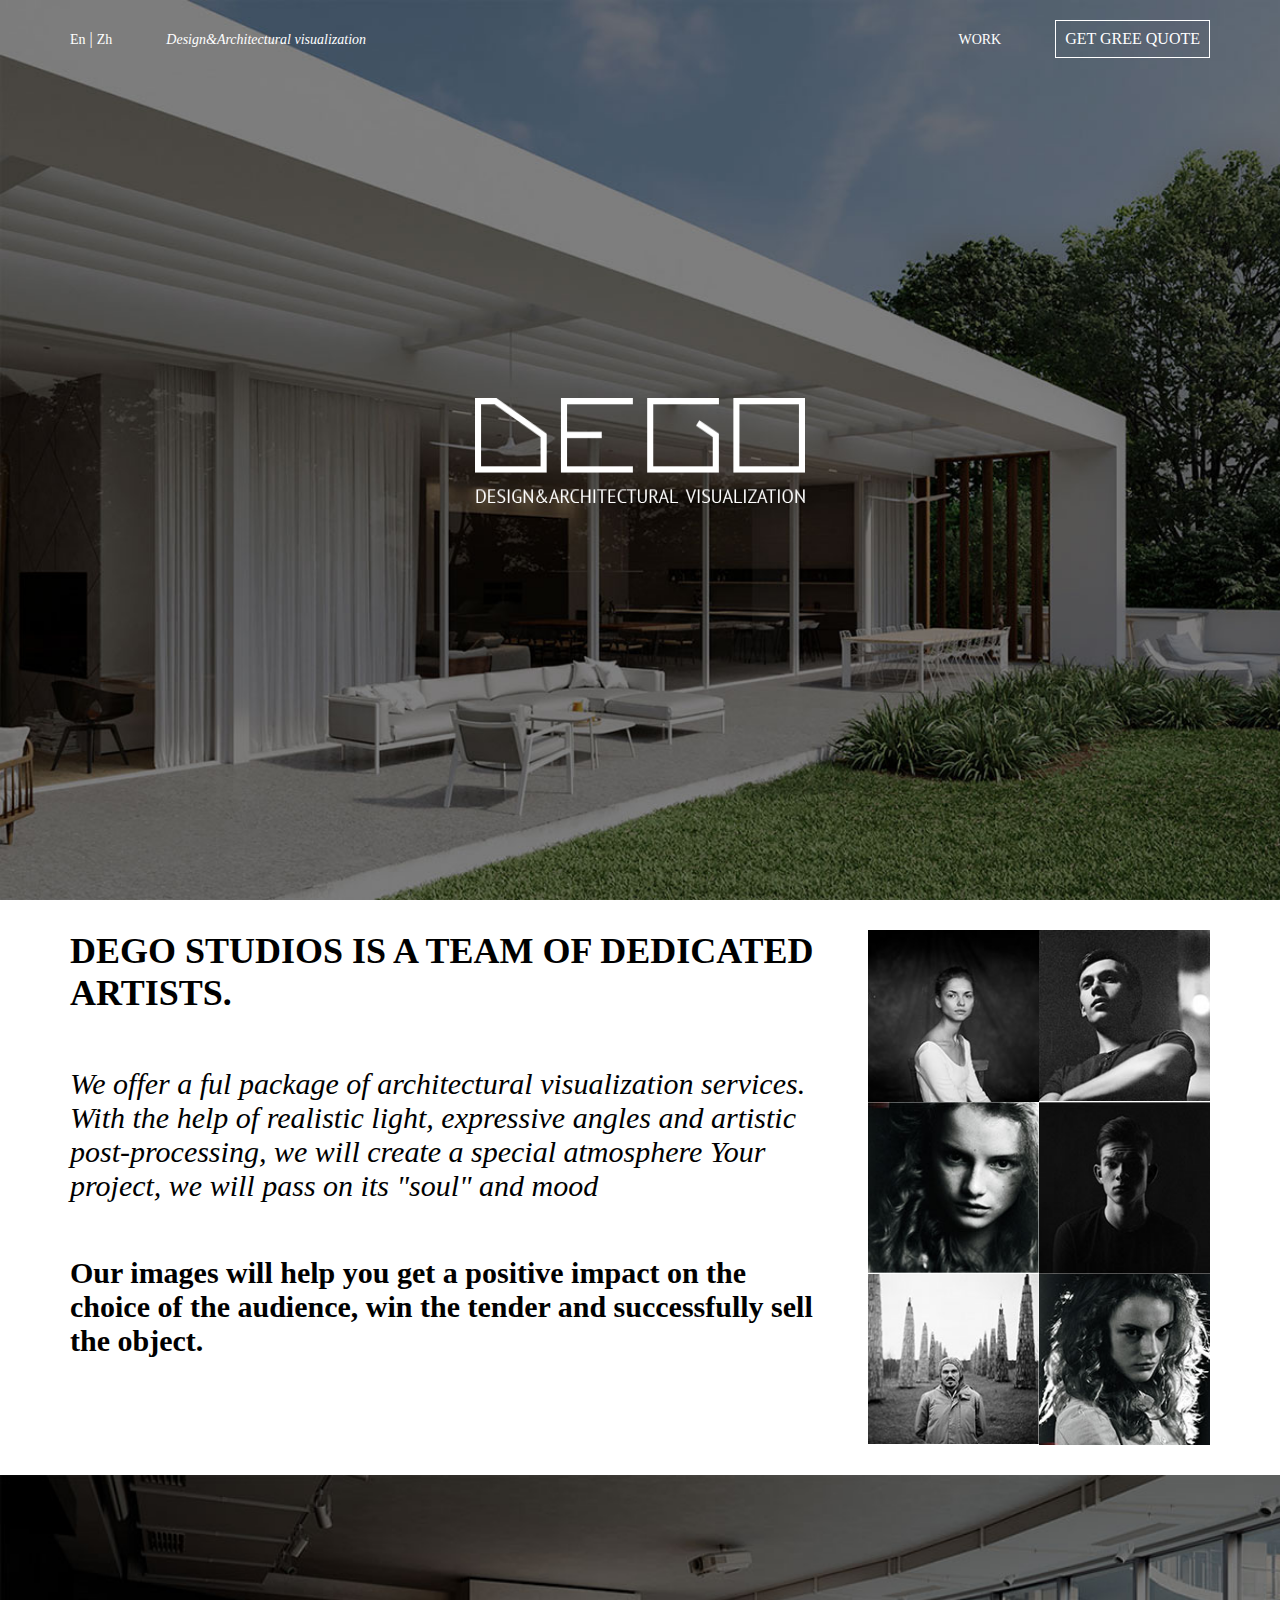
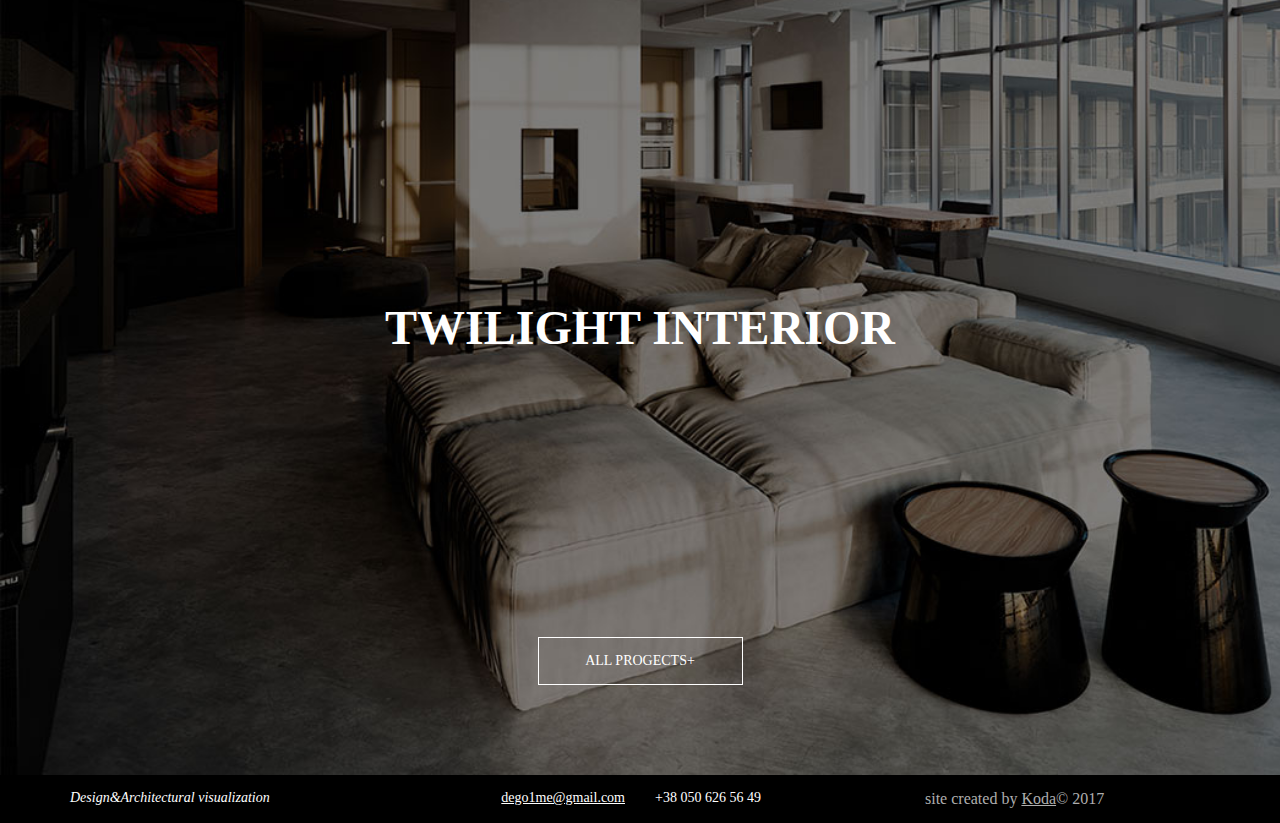
==== degoS/index.html @ f410b7e3 "Degos added" ====
<!DOCTYPE html>
<html lang="en">
<head>
	<meta name="viewport" content="width=device-width, initial-scale=1.0">
	<meta charset="UTF-8">
	<title>lection9</title>
	<link rel="stylesheet" type="text/css" href="css/base.css">
	<link rel="stylesheet" type="text/css" href="css/main.css">
</head>
<body>
	<div class="wrapper">
		<header class="header">
			<div class="container">
				<div class="headerLeft">
					<ul class="lang listReset">
						<li class="lang__item"><a class="lang__item__link" href="">En</a></li>
						<li class="lang__item"><a class="lang__item__link" href="">Zh</a></li>
					</ul>
						<a class="design" href="/">Design&Architectural visualization</a>
				</div>
				<div class="headerRight">
					<a class="works" href="#">work</a>
					<a class="btn" href="#">get gree quote</a>
				</div>
				<div class="dego">
					<img src="images/dego.png">
				</div>
			</div>
		</header>
	</div>
	<!-- блок main-->	
	<div class="main">
		<div class="container">
			<div class="main__left">
				<h1>dego studios is a team of dedicated artists.</h1>
				<p class="text_one">We offer a ful package of architectural visualization services. With the help of realistic light, expressive angles and artistic post-processing, we will create a special atmosphere Your project, we will pass on its "soul" and mood</p>
				<p class="text_two">Our images will help you get a positive impact on the choice of the audience, win the tender and successfully sell the object.
				</p>
			</div>
			<div class="main__right">
				<div class="block__img">
					<img src="images/foto1.jpg">
				</div>
				<div class="block__img">
					<img src="images/foto2.jpg">
				</div>
				<div class="block__img">
					<img src="images/foto3.jpg">
				</div>
				<div class="block__img">
					<img src="images/foto4.jpg">
				</div>
				<div class="block__img">
					<img src="images/foto5.jpg">
				</div>
				<div class="block__img">
					<img src="images/foto6.jpg">
				</div>	
			</div>	
		</div>	
	</div>
<!--блок перед футером-->

	<div class="banner">
		<div class="container">
			<div class="banner__block">
				<h2>Twilight interior</h2>
				<a class="btn btnbig" href="#">all progects+</a>
			</div>
		</div>
	</div>

<!-- блок футер-->
	<footer class="footer">
		<div class="container">
			<div class="footerblock"><a class="design design_color" href="#">Design&Architectural visualization</a></div>
			<div class="footerblock blocktwo"><a class="email" href="mailto:dego1me@gmail.com">dego1me@gmail.com</a></div>
			<div class="footerblock blockthree"><a class="telNumber" href="tel:dego1me@gmail.com">+38 050 626 56 49</a></div>
			<span class="footer__cp">site created by <a href="#">Koda</a>&#169 2017</span>
		</div>
	</footer>
<script src="https://ajax.googleapis.com/ajax/libs/jquery/3.3.1/jquery.min.js"></script>
<script src="js/main.js"></script>
</body>
</html>
---- degoS/css/base.css ----
* {
	box-sizing: border-box;
}

body {
	margin: 0;
}

.container {
	width: 1170px;
	padding-left:15px;
	padding-right:15px;
	margin: 0 auto;
}

.container:after {
	display: table;
	content: " ";
	clear: both;
}

.clearfix:after {
	display: table;
	content: " ";
	clear: both;
}

.listReset {
	margin-top: 0;
	margin-bottom: 0;
	padding-left: 0;
	list-style: none;
}
---- degoS/css/main.css ----
.wrapper {
	background-image: url("../images/wrapper.jpg");
	background-repeat: no-repeat;
	background-size: cover;
	height: 100vh;
	position: relative;
}
/*начало хедера*/
.header {
	padding-top: 20px;
}

.headerLeft {
	float: left;
	padding-top: 10px;
}

.lang {
	display: inline-block;
	margin-right: 50px;

}

.lang__item {
	display: inline-block;
	color: #fff;
}

.lang__item:after {
	margin-left: 4px;
	content: "|";
	color: #fff;
}

.lang__item:last-child:after {
	display: none;
}


.lang__item__link {
	font-size: 14px;
	color: #fff;
	text-decoration: none;
}


.design {
	display: inline-block;
	font-size: 14px;
	color: #fff;
	text-decoration: none;
	font-style: italic;	 
}

.headerRight {
	float:right;
}

.works {
	display: inline-block;
	margin-right: 50px;
	font-size: 14px;
	color: #fff;
	text-decoration: none;
	text-transform: uppercase;
}

.btn {
	display: inline-block;
	padding: 9px;
	border: 1px solid;
	color: #fff;
	text-decoration: none;
	text-transform: uppercase;
}

.dego img {
	position: absolute;
	margin: auto;
	top: 0;
	bottom: 0;
	left: 0;
	right: 0;
	width: 330px;
	height: 105px;
}

/*начало main*/
.main {
	padding: 30px 0;
}

.main__left {
	width: 70%;
	float: left;
	padding-right: 45px;
}

.main__left h1 {
	font-size: 36px;
	text-transform: uppercase;
	margin-top: 0;
	margin-bottom: 53px;
}

.text_one {
	font-size: 30px;
	font-style: italic;
	margin-top: 0;
	margin-bottom: 53px;
}

.text_two {
	font-size: 30px;
	font-weight: bold;
	margin-top: 0;
}

.main__right {
	width: 30%;
	float: right;
	font-size: 0;
}

.block__img {
	display: inline-block;
	width: 50%;	
	vertical-align: middle;
}

.block__img img {
	width: 100%;
	height: auto;
}
/*блок перед футером*/

.banner {
	background-image: url("../images/fon.jpg");
	background-repeat: no-repeat;
	background-size: cover;
	height: 100vh;
	position: relative;
}

.banner__block h2 {
	position: absolute;
	margin: auto;
	top: 0;
	bottom: 0;
	left: 0;
	right: 0;
	width: 100%;
	height: 50px;
	font-size: 48px;
	text-transform: uppercase;
	text-align: center;
	color: #fff;
}

.btnbig {
	position: absolute;
	margin: auto;
	left: 0;
	right: 0;
	bottom: 90px;
	padding: 15px 10px;
	text-align: center;
	width: 205px;
	font-size: 14px;
}

/*начало футера*/
.footer{
	padding: 15px 0;
	background-color: #000;
}

.design_color {
	color: #fafafa; 
}

.footerblock {
	font-size: 14px;
	float: left;
	width: 25%;
}

.blocktwo {
	text-align: right;
	padding-right: 15px;
}

.blockthree {
	text-align: left;
	padding-left: 15px;
}

.telNumber {
	text-decoration: none;
}

.footerblock a {
	color: #fff;
}

.footer__cp {
	color: #aeaeae;
}

.footer__cp a{
	color: #aeaeae;
}
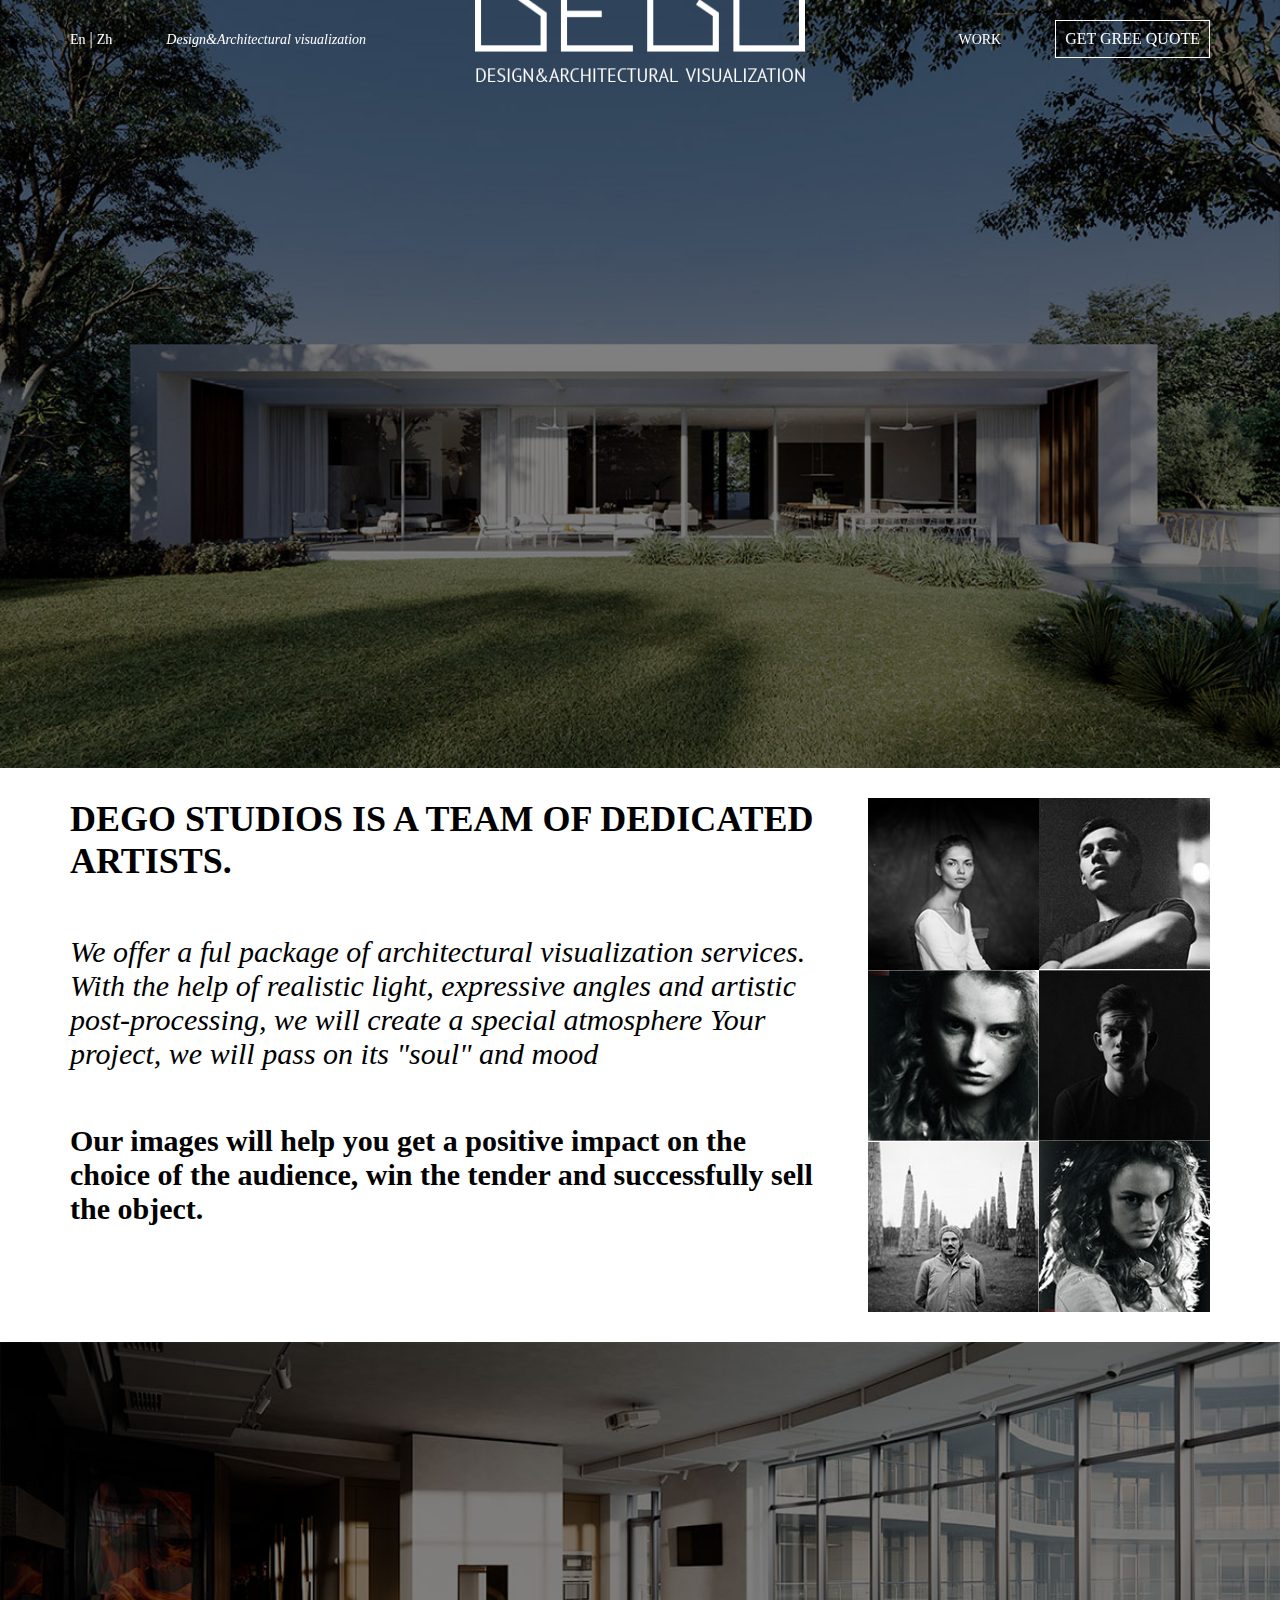
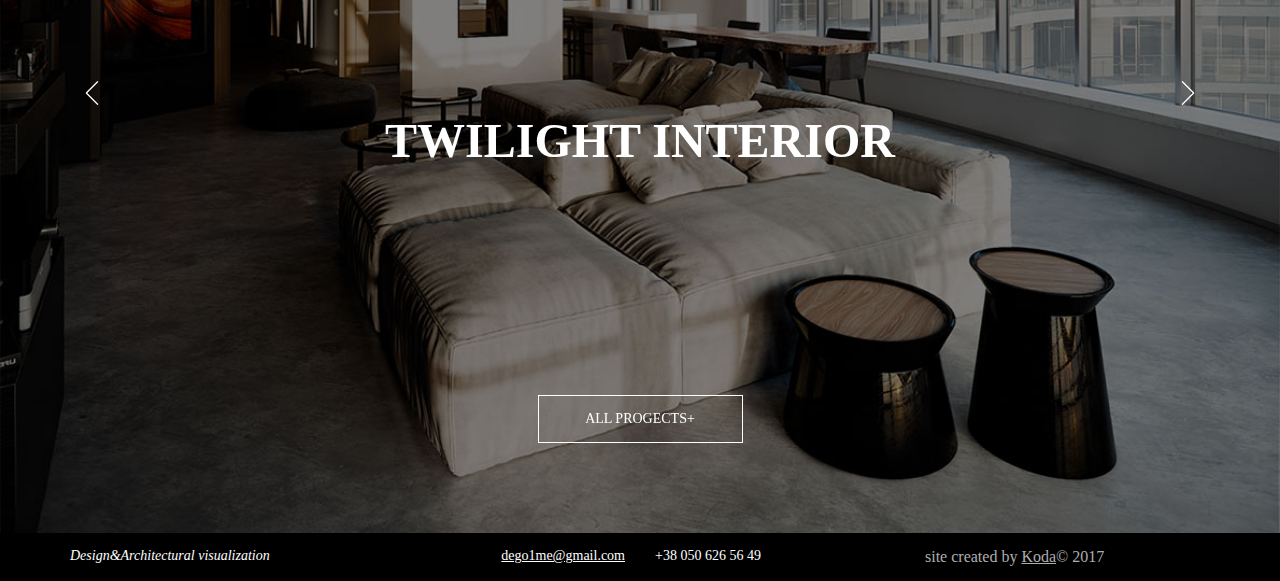
==== commit 40078ee5: "slider" ====
--- a/degoS/index.html
+++ b/degoS/index.html
@@ -4,13 +4,14 @@
 	<meta name="viewport" content="width=device-width, initial-scale=1.0">
 	<meta charset="UTF-8">
 	<title>lection9</title>
+	<link rel="stylesheet" type="text/css" href="css/slick.css">
 	<link rel="stylesheet" type="text/css" href="css/base.css">
 	<link rel="stylesheet" type="text/css" href="css/main.css">
 </head>
 <body>
-	<div class="wrapper">
-		<header class="header">
-			<div class="container">
+<div class="wrapper">
+	<header class="header">
+		<div class="container">
 				<div class="headerLeft">
 					<ul class="lang listReset">
 						<li class="lang__item"><a class="lang__item__link" href="">En</a></li>
@@ -22,64 +23,78 @@
 					<a class="works" href="#">work</a>
 					<a class="btn" href="#">get gree quote</a>
 				</div>
-				<div class="dego">
+				<div class="logo">
 					<img src="images/dego.png">
 				</div>
+		</div>
+	</header>
+	<div class="sliderTop">
+	 	 <div class="sliderTop__item"><img src="images/slider1.jpg"></div>
+	  	<div class="sliderTop__item"><img src="images/slider2.jpg"></div>
+	  	<div class="sliderTop__item"><img src="images/wrapper.jpg"></div>
+	</div>
+</div>
+	<!-- блок main-->	
+<div class="main">
+	<div class="container">
+		<div class="main__left">
+			<h1>dego studios is a team of dedicated artists.</h1>
+			<p class="text_one">We offer a ful package of architectural visualization services. With the help of realistic light, expressive angles and artistic post-processing, we will create a special atmosphere Your project, we will pass on its "soul" and mood</p>
+			<p class="text_two">Our images will help you get a positive impact on the choice of the audience, win the tender and successfully sell the object.
+			</p>
+		</div>
+		<div class="main__right">
+			<div class="block__img">
+				<img src="images/foto1.jpg">
 			</div>
-		</header>
-	</div>
-	<!-- блок main-->	
-	<div class="main">
-		<div class="container">
-			<div class="main__left">
-				<h1>dego studios is a team of dedicated artists.</h1>
-				<p class="text_one">We offer a ful package of architectural visualization services. With the help of realistic light, expressive angles and artistic post-processing, we will create a special atmosphere Your project, we will pass on its "soul" and mood</p>
-				<p class="text_two">Our images will help you get a positive impact on the choice of the audience, win the tender and successfully sell the object.
-				</p>
+			<div class="block__img">
+				<img src="images/foto2.jpg">
 			</div>
-			<div class="main__right">
-				<div class="block__img">
-					<img src="images/foto1.jpg">
-				</div>
-				<div class="block__img">
-					<img src="images/foto2.jpg">
-				</div>
-				<div class="block__img">
-					<img src="images/foto3.jpg">
-				</div>
-				<div class="block__img">
-					<img src="images/foto4.jpg">
-				</div>
-				<div class="block__img">
-					<img src="images/foto5.jpg">
-				</div>
-				<div class="block__img">
-					<img src="images/foto6.jpg">
-				</div>	
+			<div class="block__img">
+				<img src="images/foto3.jpg">
+			</div>
+			<div class="block__img">
+				<img src="images/foto4.jpg">
+			</div>
+			<div class="block__img">
+				<img src="images/foto5.jpg">
+			</div>
+			<div class="block__img">
+				<img src="images/foto6.jpg">
 			</div>	
 		</div>	
-	</div>
+	</div>	
+</div>
 <!--блок перед футером-->
-
-	<div class="banner">
-		<div class="container">
-			<div class="banner__block">
-				<h2>Twilight interior</h2>
-				<a class="btn btnbig" href="#">all progects+</a>
-			</div>
+<div class="banner">
+	<div class="container">
+		<div class="banner__block">
+			<h2>Twilight interior</h2>
+			<a class="btn btnbig" href="#">all progects+</a>
 		</div>
 	</div>
+	<div class="sliderTop">
+  		<div class="sliderTop__item"><img src="images/fon.jpg"></div>
+ 		 <div class="sliderTop__item"><img src="images/sl.jpg"></div>
+	</div>
+	<div class="arrow">
+  		<div class="arrow__itemone"><img src="images/back.png"></div>
+ 		<div class="arrow__itemtwo"><img src="images/next.png"></div>
+	</div>
+</div>
+<!-- блок футер-->
+<footer class="footer">
+	<div class="container">
+		<div class="footerblock"><a class="design design_color" href="#">Design&Architectural visualization</a></div>
+		<div class="footerblock blocktwo"><a class="email" href="mailto:dego1me@gmail.com">dego1me@gmail.com</a></div>
+		<div class="footerblock blockthree"><a class="telNumber" href="tel:dego1me@gmail.com">+38 050 626 56 49</a></div>
+		<span class="footer__cp">site created by <a href="#">Koda</a>&#169 2017</span>
+	</div>
+</footer>
+<script src="js/jquery-3.3.1.min.js"></script>
 
-<!-- блок футер-->
-	<footer class="footer">
-		<div class="container">
-			<div class="footerblock"><a class="design design_color" href="#">Design&Architectural visualization</a></div>
-			<div class="footerblock blocktwo"><a class="email" href="mailto:dego1me@gmail.com">dego1me@gmail.com</a></div>
-			<div class="footerblock blockthree"><a class="telNumber" href="tel:dego1me@gmail.com">+38 050 626 56 49</a></div>
-			<span class="footer__cp">site created by <a href="#">Koda</a>&#169 2017</span>
-		</div>
-	</footer>
-<script src="https://ajax.googleapis.com/ajax/libs/jquery/3.3.1/jquery.min.js"></script>
+<script src="js/slick.min.js"></script>
+
 <script src="js/main.js"></script>
 </body>
 </html>--- a/degoS/css/base.css
+++ b/degoS/css/base.css
@@ -4,6 +4,7 @@
 
 body {
 	margin: 0;
+	font-size: ;
 }
 
 .container {
--- a/degoS/css/main.css
+++ b/degoS/css/main.css
@@ -1,12 +1,13 @@
 .wrapper {
-	background-image: url("../images/wrapper.jpg");
-	background-repeat: no-repeat;
+	position: relative;
 	background-size: cover;
-	height: 100vh;
-	position: relative;
 }
 /*начало хедера*/
 .header {
+	position: absolute;
+	z-index: 1;
+	width: 100%;
+	top: 0;
 	padding-top: 20px;
 }
 
@@ -74,7 +75,7 @@
 	text-transform: uppercase;
 }
 
-.dego img {
+.logo img {
 	position: absolute;
 	margin: auto;
 	top: 0;
@@ -82,7 +83,12 @@
 	left: 0;
 	right: 0;
 	width: 330px;
-	height: 105px;
+	height: 105px;	
+}
+
+.sliderTop img {
+	width: 100%;
+	height: auto;
 }
 
 /*начало main*/
@@ -135,10 +141,7 @@
 /*блок перед футером*/
 
 .banner {
-	background-image: url("../images/fon.jpg");
-	background-repeat: no-repeat;
 	background-size: cover;
-	height: 100vh;
 	position: relative;
 }
 
@@ -149,12 +152,31 @@
 	bottom: 0;
 	left: 0;
 	right: 0;
+	z-index: 1;
 	width: 100%;
 	height: 50px;
 	font-size: 48px;
 	text-transform: uppercase;
 	text-align: center;
 	color: #fff;
+}
+
+.arrow__itemone img  {
+	position: absolute;
+	margin: auto;
+	left: 80px;
+	top: 0;
+	bottom: 90px;
+	z-index: 1;
+}
+
+.arrow__itemtwo img  {
+	position: absolute;
+	margin: auto;
+	right: 80px;
+	top: 0;
+	bottom: 90px;
+	z-index: 1;
 }
 
 .btnbig {
@@ -163,6 +185,7 @@
 	left: 0;
 	right: 0;
 	bottom: 90px;
+	z-index: 1;
 	padding: 15px 10px;
 	text-align: center;
 	width: 205px;
@@ -209,4 +232,6 @@
 
 .footer__cp a{
 	color: #aeaeae;
-}+}
+
+
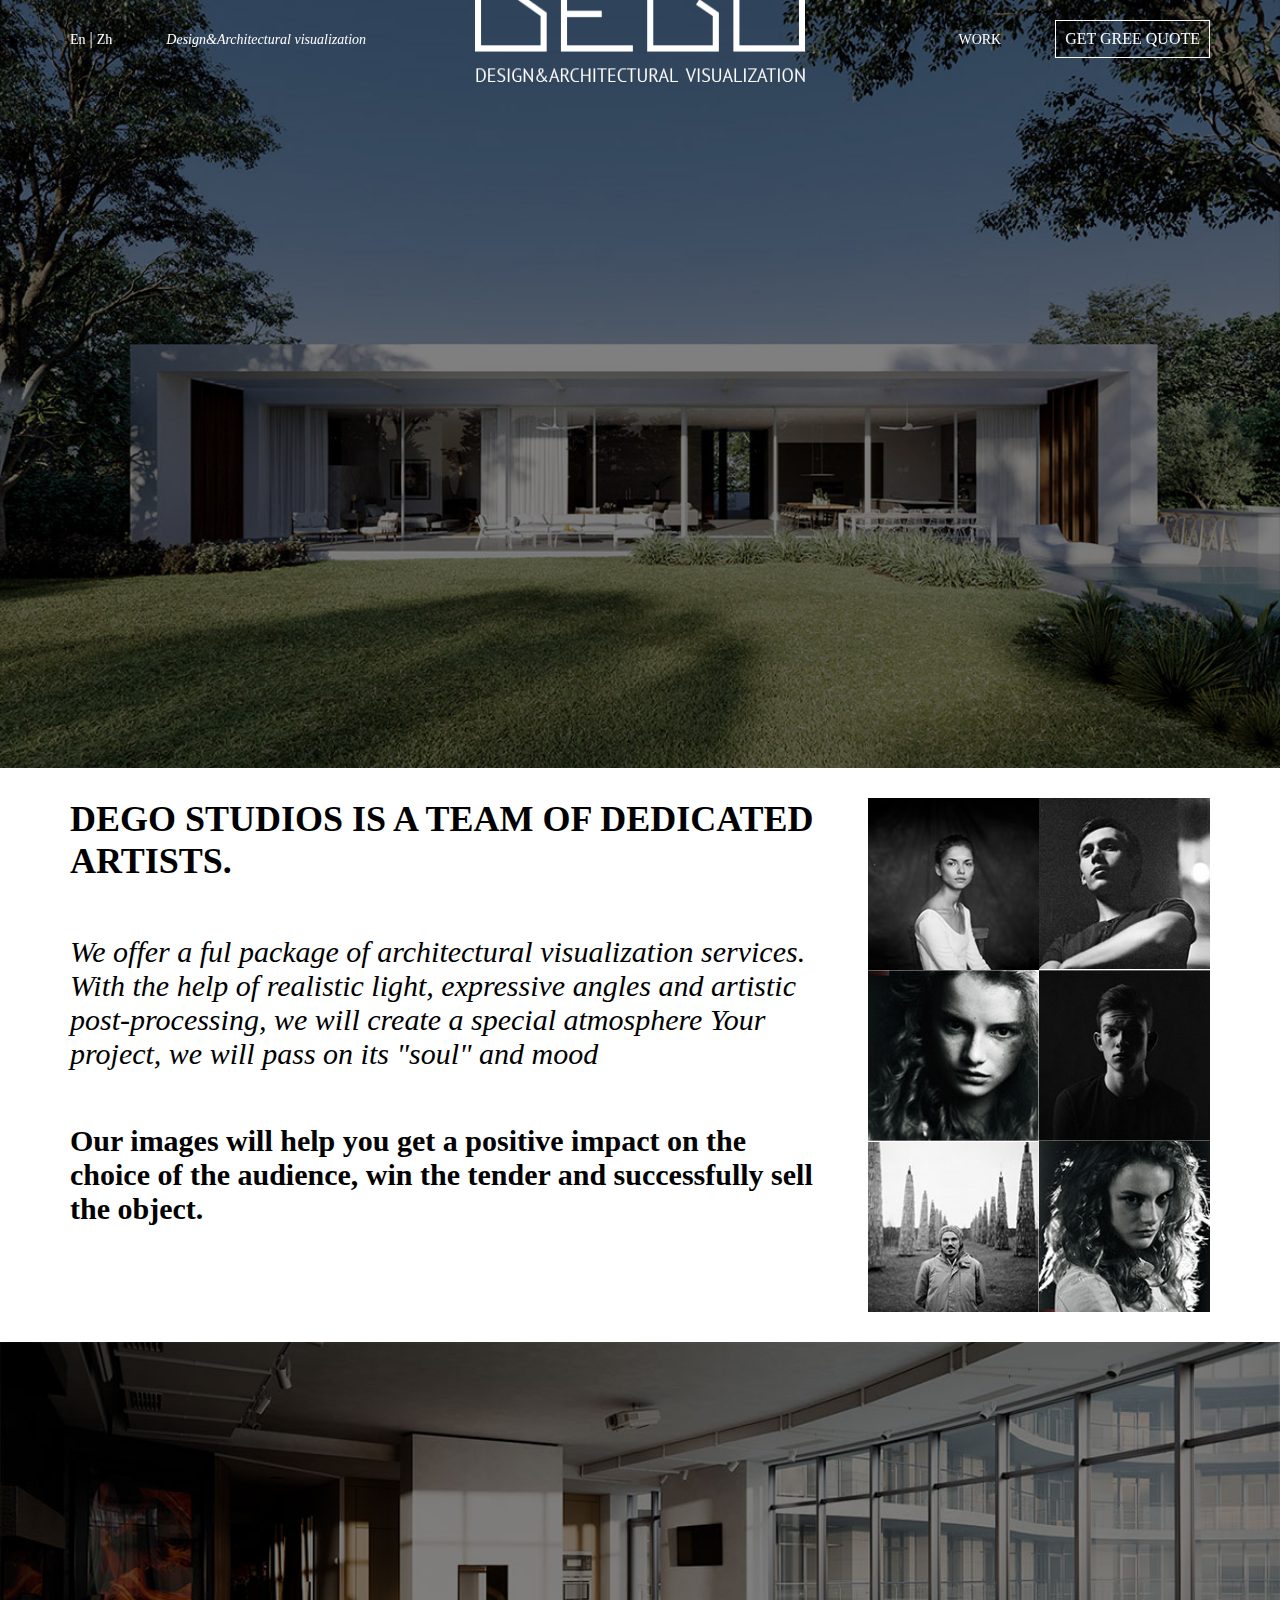
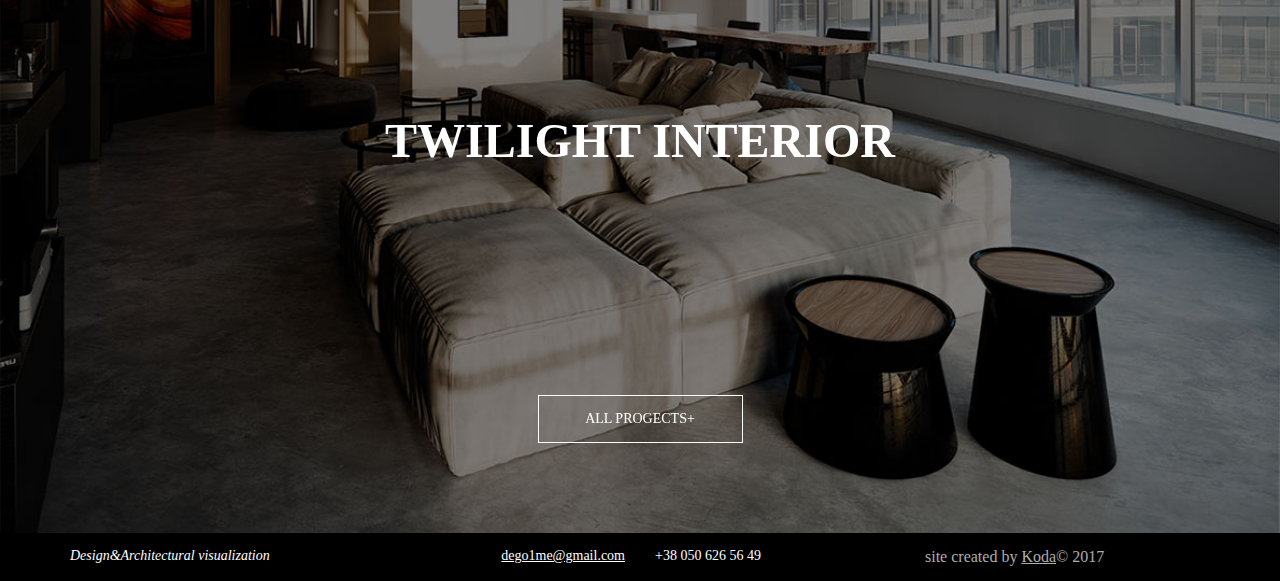
==== commit 98ba3f6b: "removed arrows" ====
--- a/degoS/index.html
+++ b/degoS/index.html
@@ -77,10 +77,6 @@
   		<div class="sliderTop__item"><img src="images/fon.jpg"></div>
  		 <div class="sliderTop__item"><img src="images/sl.jpg"></div>
 	</div>
-	<div class="arrow">
-  		<div class="arrow__itemone"><img src="images/back.png"></div>
- 		<div class="arrow__itemtwo"><img src="images/next.png"></div>
-	</div>
 </div>
 <!-- блок футер-->
 <footer class="footer">
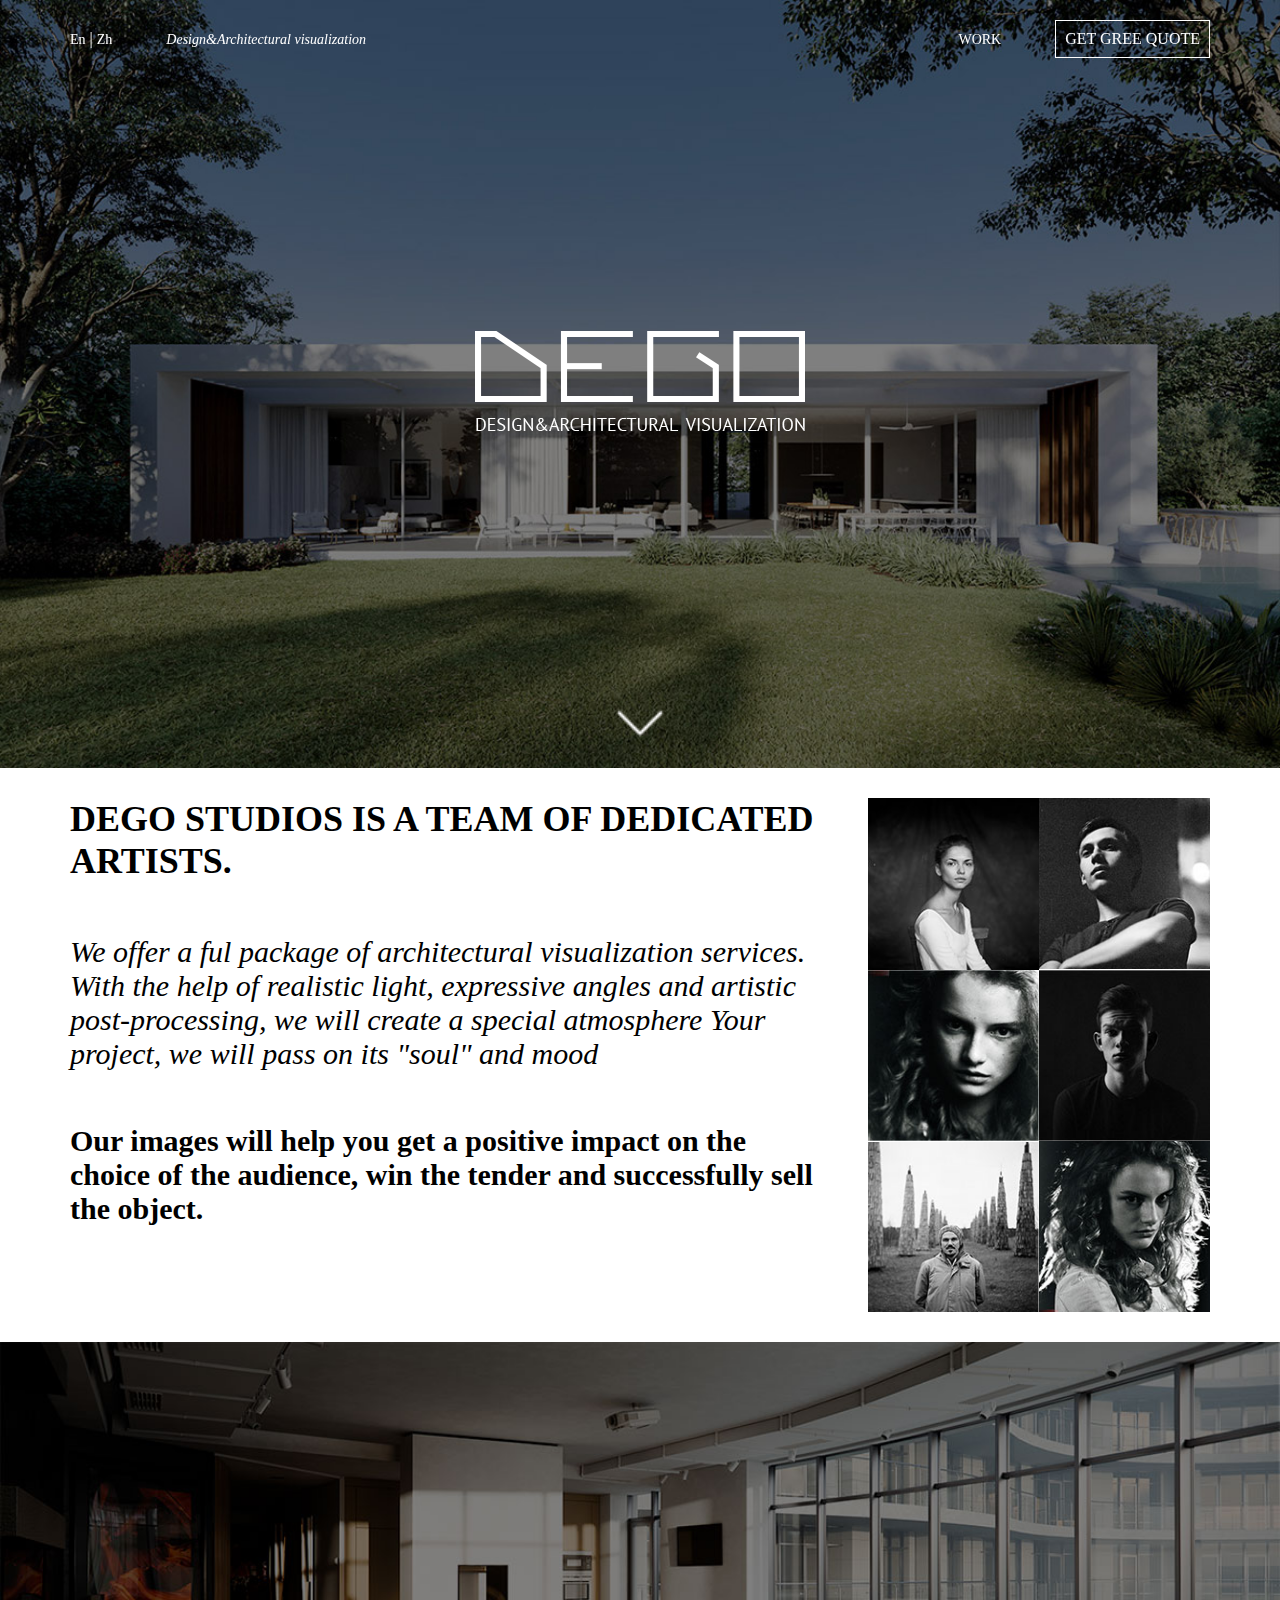
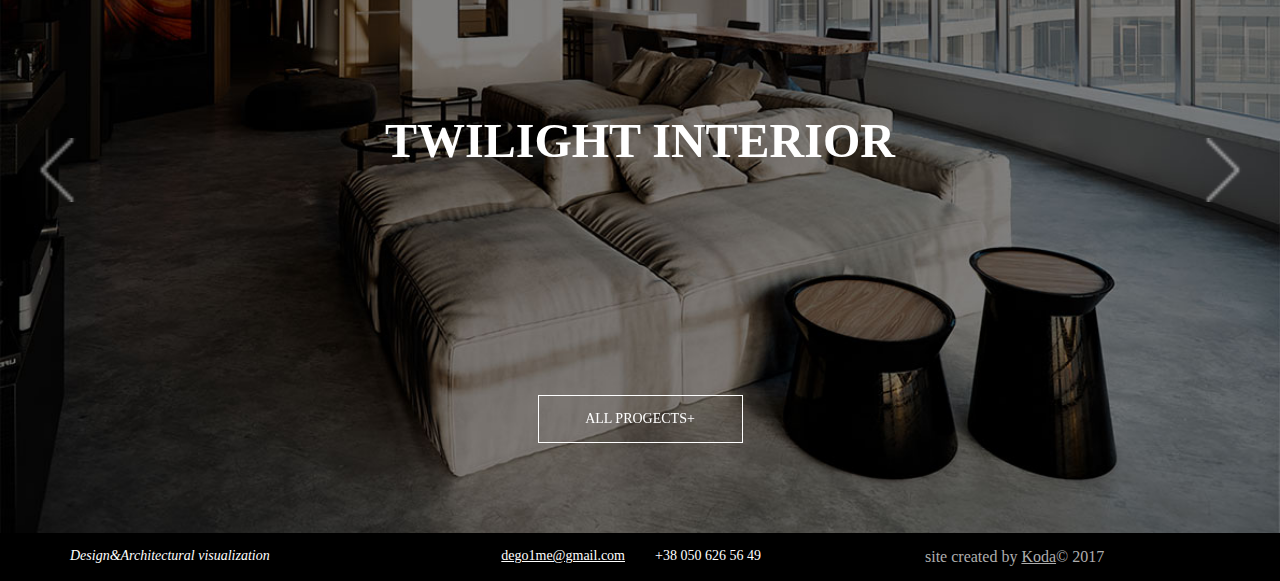
==== commit adfb7f01: "added slider all" ====
--- a/degoS/index.html
+++ b/degoS/index.html
@@ -12,27 +12,30 @@
 <div class="wrapper">
 	<header class="header">
 		<div class="container">
-				<div class="headerLeft">
-					<ul class="lang listReset">
-						<li class="lang__item"><a class="lang__item__link" href="">En</a></li>
-						<li class="lang__item"><a class="lang__item__link" href="">Zh</a></li>
-					</ul>
-						<a class="design" href="/">Design&Architectural visualization</a>
-				</div>
-				<div class="headerRight">
-					<a class="works" href="#">work</a>
-					<a class="btn" href="#">get gree quote</a>
-				</div>
-				<div class="logo">
-					<img src="images/dego.png">
-				</div>
+			<div class="headerLeft">
+				<ul class="lang listReset">
+					<li class="lang__item"><a class="lang__item__link" href="">En</a></li>
+					<li class="lang__item"><a class="lang__item__link" href="">Zh</a></li>
+				</ul>
+					<a class="design" href="/">Design&Architectural visualization</a>
+			</div>
+			<div class="headerRight">
+				<a class="works" href="#">work</a>
+				<a class="btn" href="#">get gree quote</a>
+			</div>
+	</header>
+			<div class="sliderTop">
+ 	 			<div class="sliderTop__item"><img src="images/slider1.jpg"><div class="logo">
+				<img src="images/dego.png"></div></div>
+  				<div class="sliderTop__item"><img src="images/slider2.jpg"><div class="logo">
+				<img src="images/dego.png"></div></div>
+  				<div class="sliderTop__item"><img src="images/wrapper.jpg"><div class="logo">
+				<img src="images/dego.png"></div></div>
+			</div>
+			<div class="arrow__bottom">
+				<img src="images/down-arrow.png">
+			</div>
 		</div>
-	</header>
-	<div class="sliderTop">
-	 	 <div class="sliderTop__item"><img src="images/slider1.jpg"></div>
-	  	<div class="sliderTop__item"><img src="images/slider2.jpg"></div>
-	  	<div class="sliderTop__item"><img src="images/wrapper.jpg"></div>
-	</div>
 </div>
 	<!-- блок main-->	
 <div class="main">
@@ -73,9 +76,9 @@
 			<a class="btn btnbig" href="#">all progects+</a>
 		</div>
 	</div>
-	<div class="sliderTop">
-  		<div class="sliderTop__item"><img src="images/fon.jpg"></div>
- 		 <div class="sliderTop__item"><img src="images/sl.jpg"></div>
+	<div class="sliderBottom">
+  		<div class="sliderBottom__item"><img src="images/fon.jpg"></div>
+ 		 <div class="sliderBottom__item"><img src="images/sl.jpg"></div>
 	</div>
 </div>
 <!-- блок футер-->
--- a/degoS/css/main.css
+++ b/degoS/css/main.css
@@ -75,13 +75,17 @@
 	text-transform: uppercase;
 }
 
-.logo img {
-	position: absolute;
-	margin: auto;
+.sliderTop__item {
+	position: relative;
+}
+
+.logo {
+	position: absolute;
 	top: 0;
 	bottom: 0;
 	left: 0;
 	right: 0;
+	margin: auto;
 	width: 330px;
 	height: 105px;	
 }
@@ -89,6 +93,28 @@
 .sliderTop img {
 	width: 100%;
 	height: auto;
+}
+
+.lang__item__link:hover,
+.works:hover,
+.design:hover {
+	color: #0000CD;
+}
+
+.btn:hover {
+	background-color: #0000CD;
+	border: 1px solid #0000CD;
+}
+
+.arrow__bottom img {
+	position: absolute;
+	bottom: 20px;
+	left: 0;
+	right: 0;
+	margin: auto;
+	width: 50px;
+	height: 50px
+
 }
 
 /*начало main*/
@@ -161,22 +187,39 @@
 	color: #fff;
 }
 
-.arrow__itemone img  {
-	position: absolute;
-	margin: auto;
-	left: 80px;
-	top: 0;
-	bottom: 90px;
-	z-index: 1;
-}
-
-.arrow__itemtwo img  {
-	position: absolute;
-	margin: auto;
-	right: 80px;
-	top: 0;
-	bottom: 90px;
-	z-index: 1;
+.slick-next,
+.slick-prev {
+    position: absolute;
+    top: 50%;
+    display: block;
+    cursor: pointer;
+    color: transparent;
+    border: none;
+    outline: none;
+    width: 64px;
+    height: 64px;
+    opacity: 0.5;
+    background: transparent;
+    z-index: 5;
+}
+
+.slick-next.slick-arrow {
+    background-image: url("../images/next.png");
+    right: 25px;
+    background-repeat: no-repeat;
+    background-size: cover;
+}
+
+.slick-prev.slick-arrow {
+    background-image: url("../images/back.png");
+    left: 25px;
+    background-repeat: no-repeat;
+    background-size: cover;
+}
+
+.slick-prev:hover,
+.slick-next:hover {
+    opacity: 1;
 }
 
 .btnbig {
@@ -192,6 +235,11 @@
 	font-size: 14px;
 }
 
+.sliderBottom img {
+	width: 100%;
+	height: auto;
+}
+
 /*начало футера*/
 .footer{
 	padding: 15px 0;
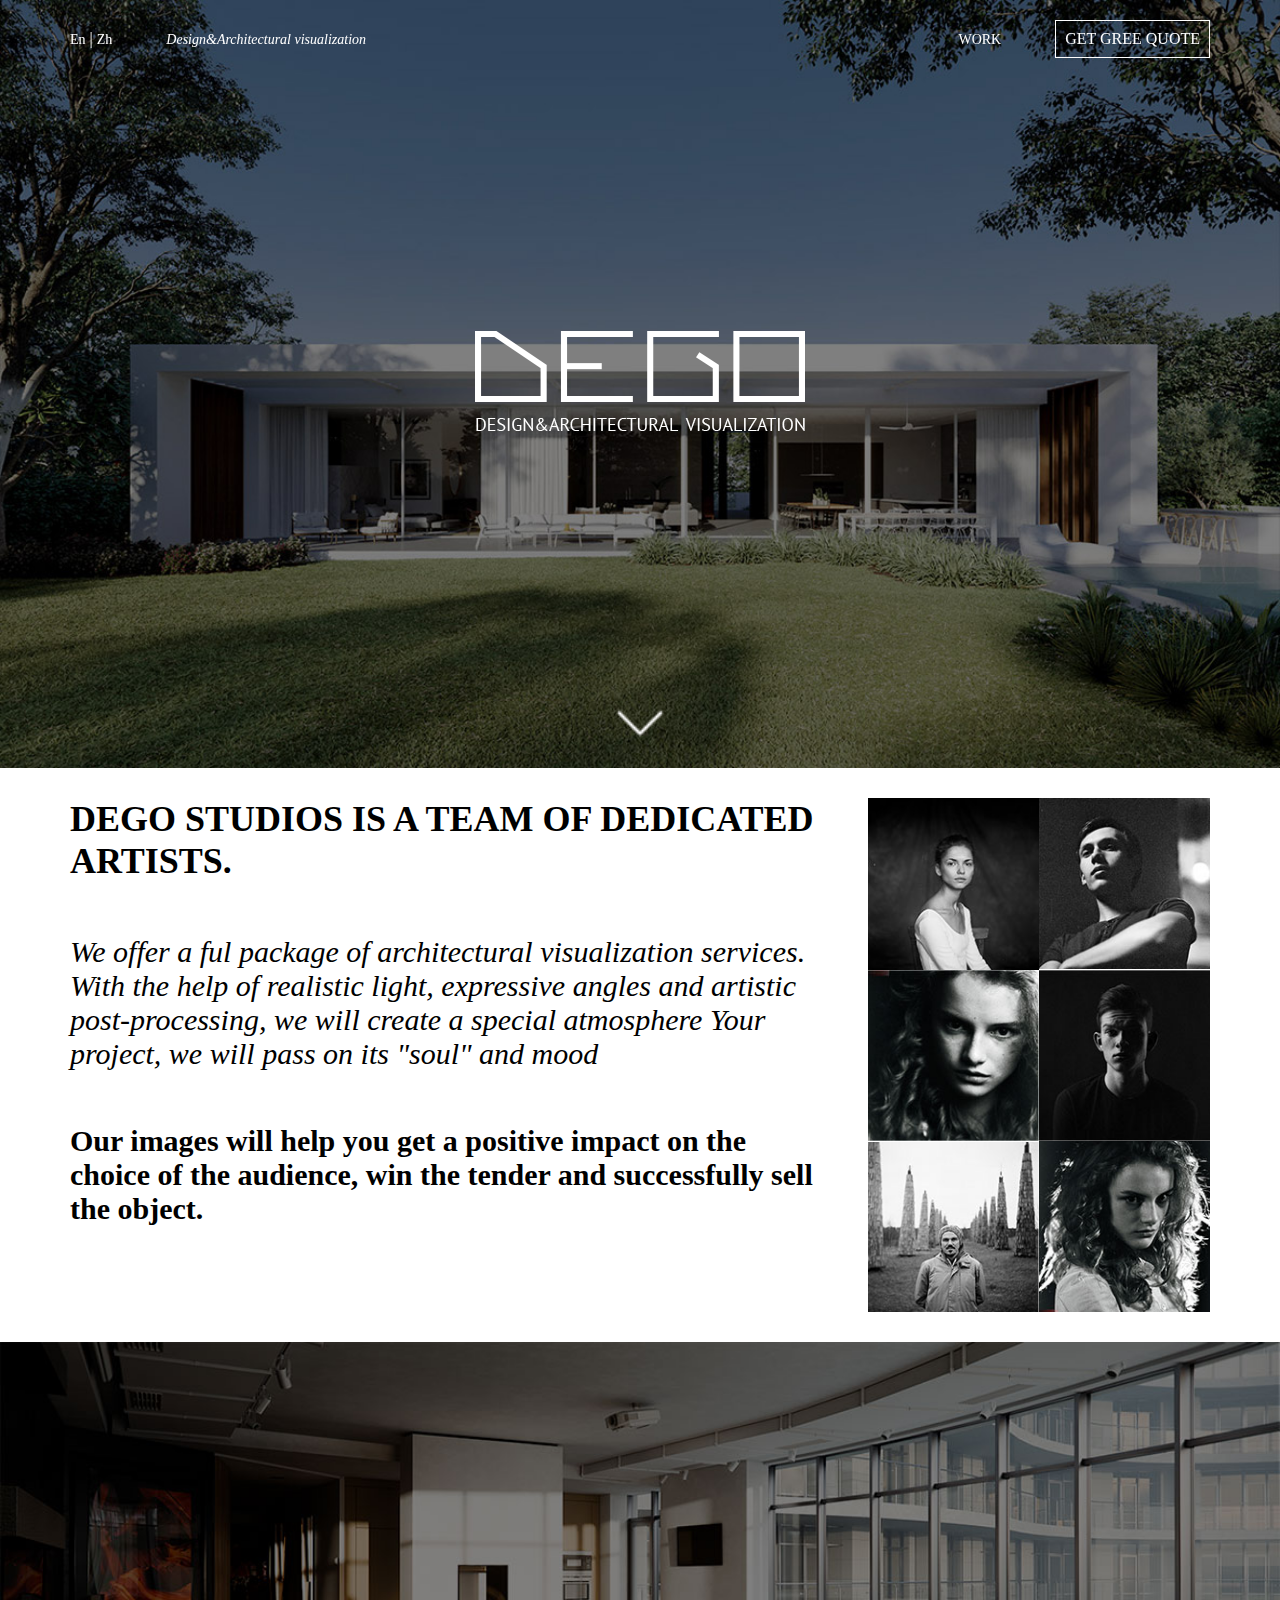
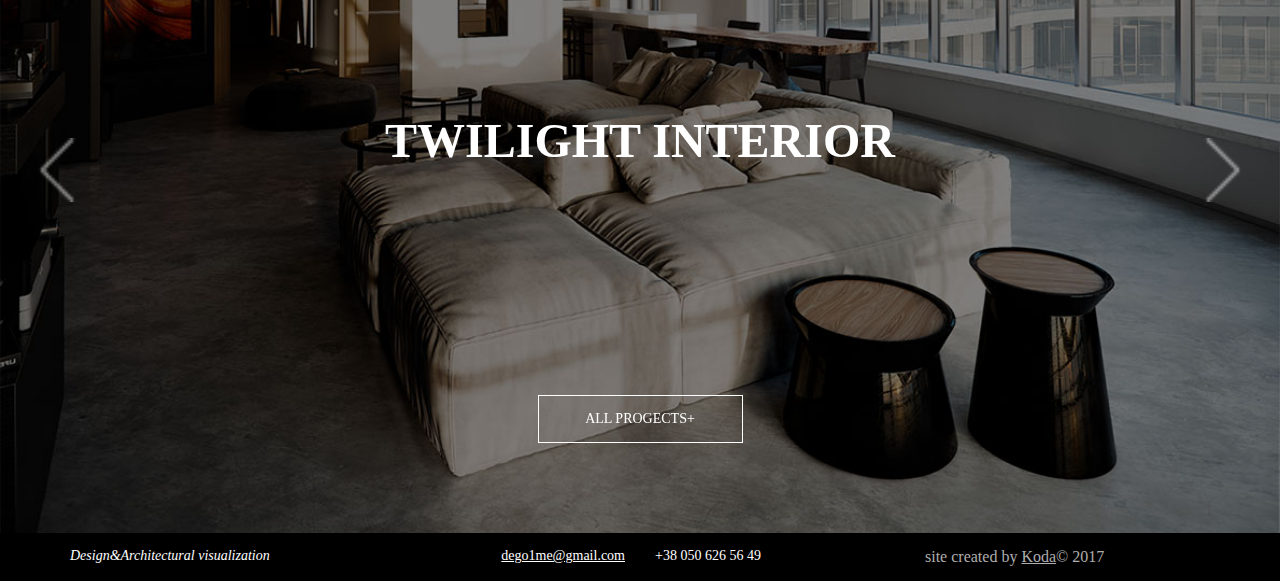
==== commit 1a0ed244: "added text and a button to each slide" ====
--- a/degoS/index.html
+++ b/degoS/index.html
@@ -70,16 +70,16 @@
 </div>
 <!--блок перед футером-->
 <div class="banner">
-	<div class="container">
-		<div class="banner__block">
-			<h2>Twilight interior</h2>
-			<a class="btn btnbig" href="#">all progects+</a>
+		<div class="sliderBottom">
+	  		<div class="sliderBottom__item"><img src="images/fon.jpg"><div class="banner__block">
+				<h2>Twilight interior</h2>
+				<a class="btn btnbig" href="#">all progects+</a>
+			</div></div>
+	 		 <div class="sliderBottom__item"><img src="images/sl.jpg"><div class="banner__block">
+				<h2>Twilight interior</h2>
+				<a class="btn btnbig" href="#">all progects+</a>
+			</div></div>
 		</div>
-	</div>
-	<div class="sliderBottom">
-  		<div class="sliderBottom__item"><img src="images/fon.jpg"></div>
- 		 <div class="sliderBottom__item"><img src="images/sl.jpg"></div>
-	</div>
 </div>
 <!-- блок футер-->
 <footer class="footer">
--- a/degoS/css/main.css
+++ b/degoS/css/main.css
@@ -168,6 +168,10 @@
 
 .banner {
 	background-size: cover;
+	position: relative;
+}
+
+.sliderBottom__item {
 	position: relative;
 }
 
@@ -250,6 +254,10 @@
 	color: #fafafa; 
 }
 
+.design_color:hover {
+	color: #fff;
+}
+
 .footerblock {
 	font-size: 14px;
 	float: left;
